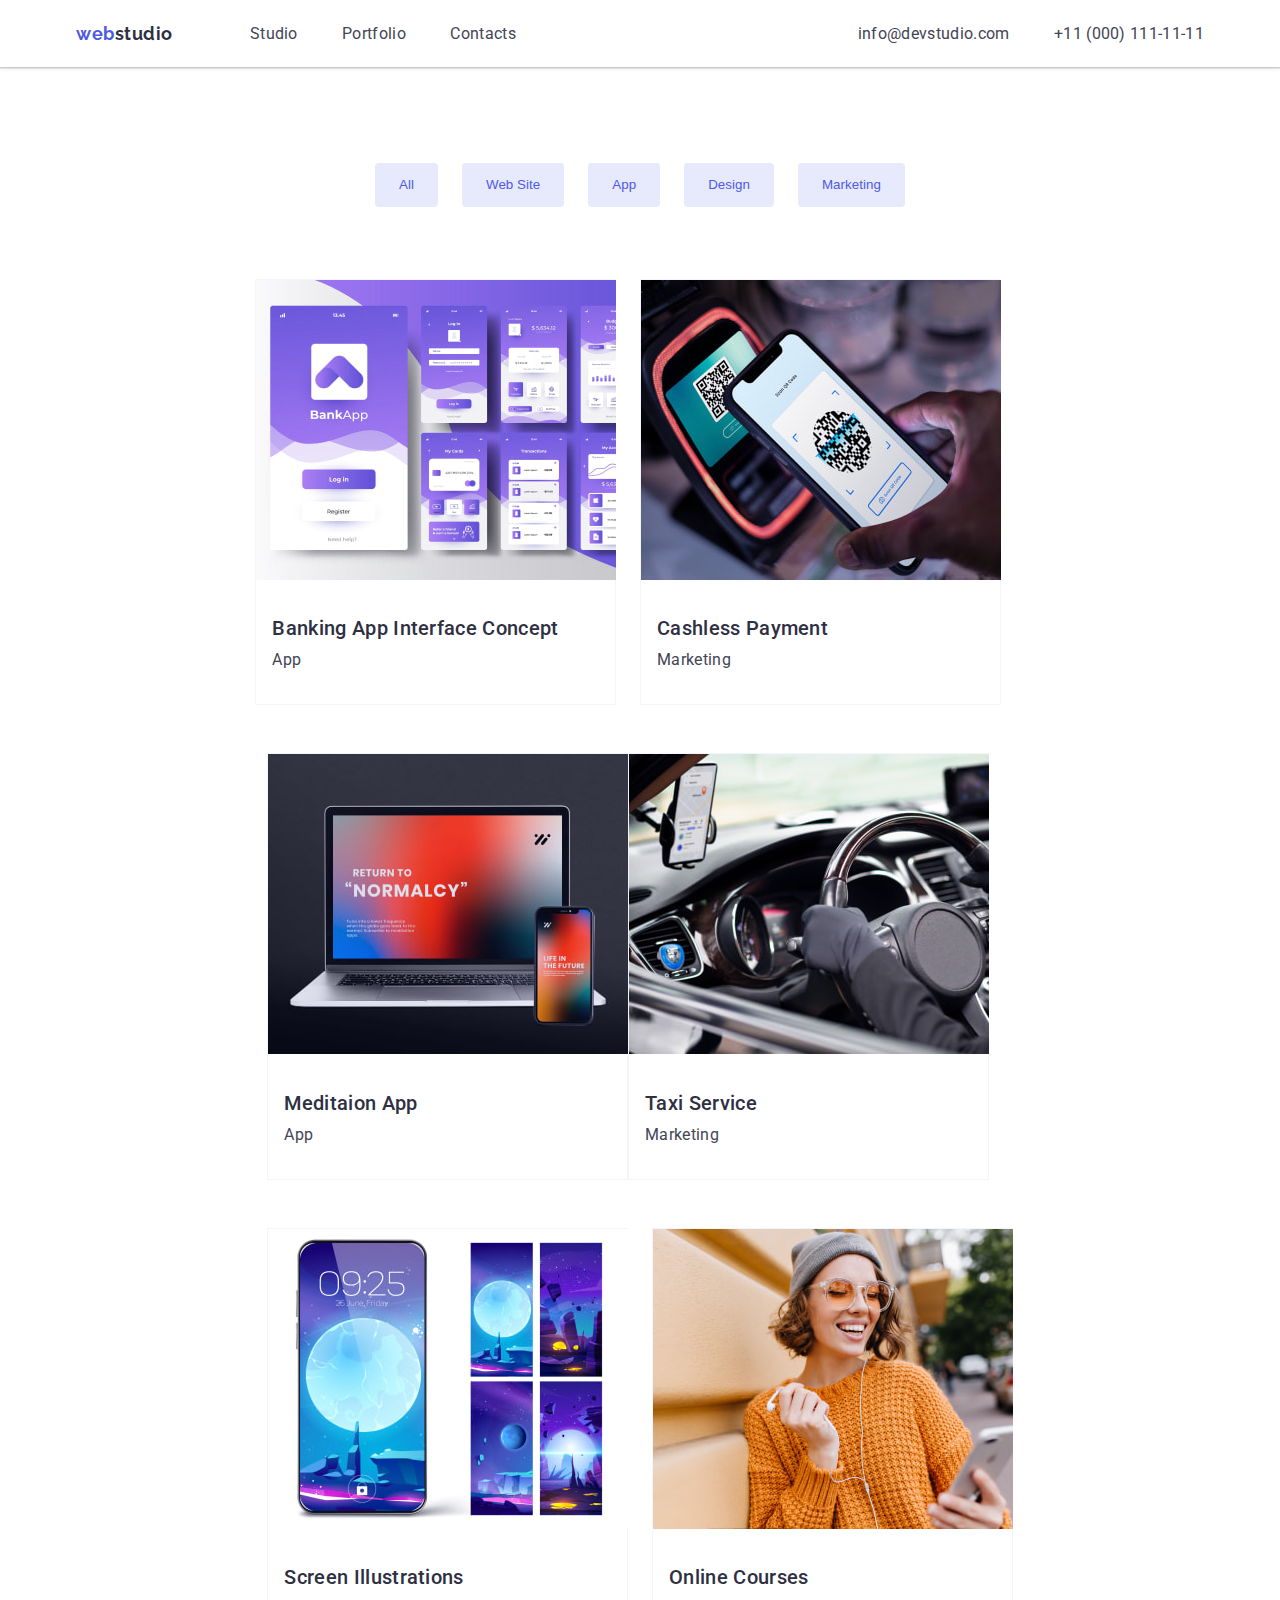
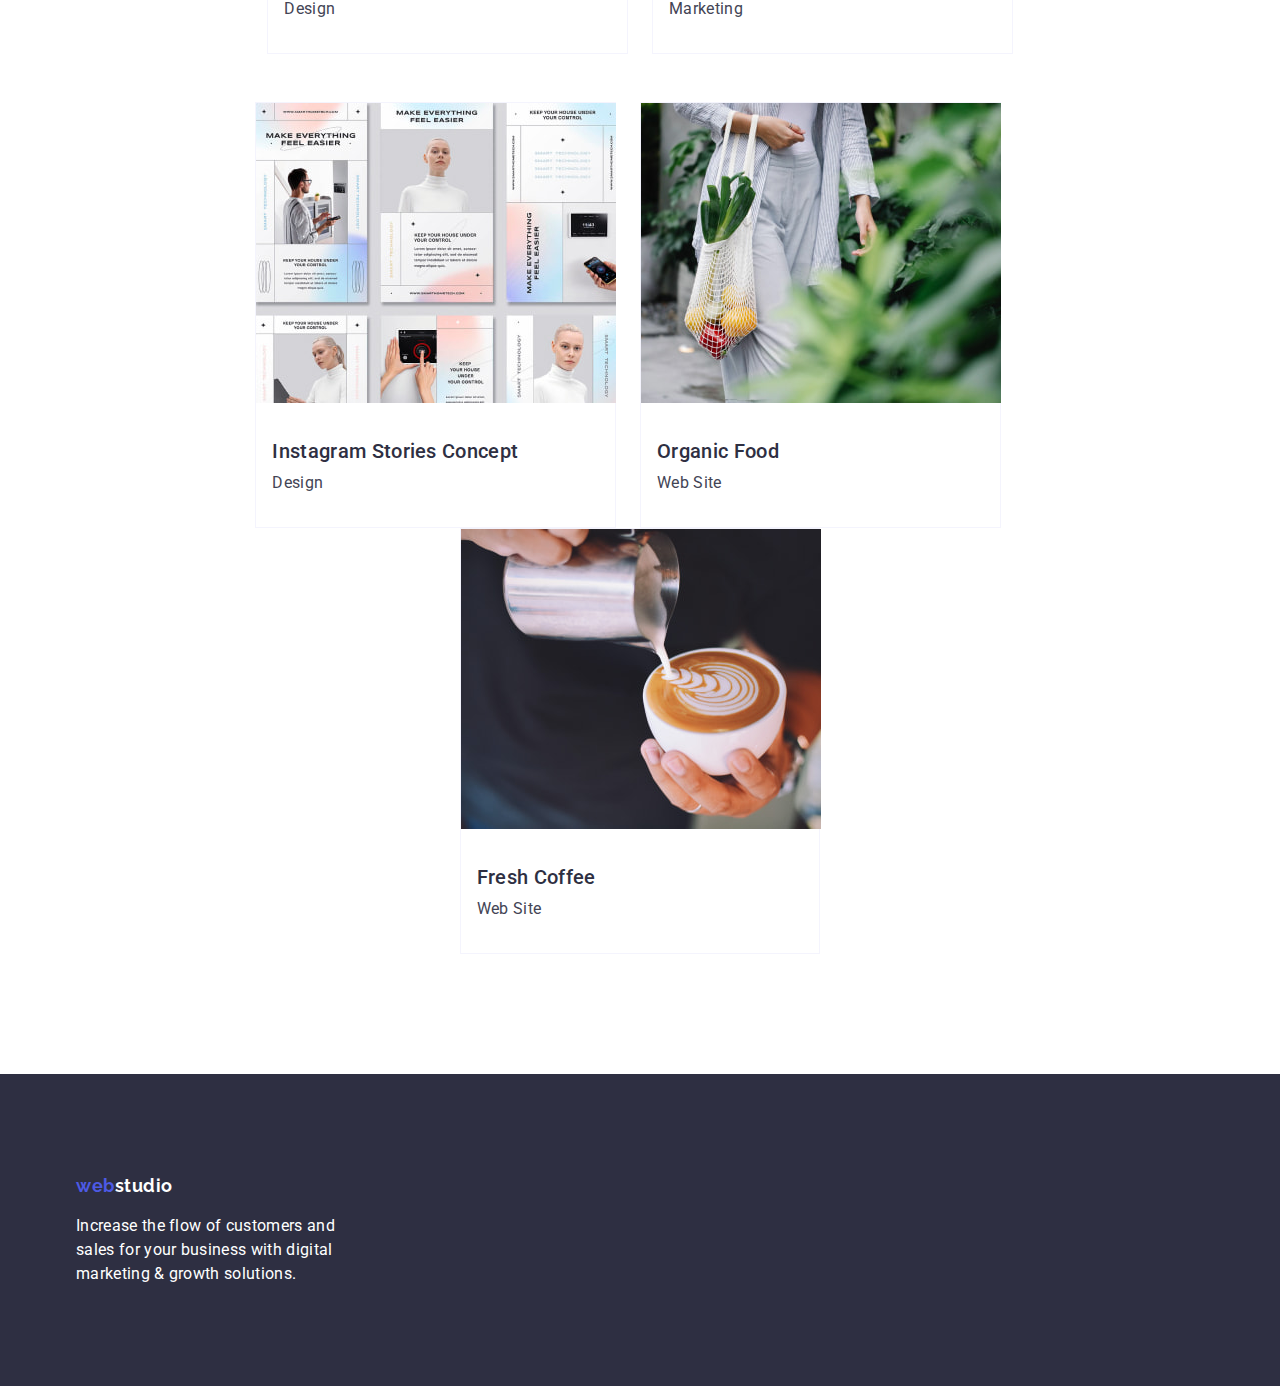
==== portfolio.html @ 083e17bd "Обновлено сторінки" ====
<!DOCTYPE html>
<html lang="en">
  <head>
    <meta charset="UTF-8" />
    <meta http-equiv="X-UA-Compatible" content="IE=edge" />
    <meta name="viewport" content="width=device-width, initial-scale=1.0" />
    <title>Портфоліо</title>
    <link rel="preconnect" href="https://fonts.googleapis.com" />
    <link rel="preconnect" href="https://fonts.gstatic.com" crossorigin />
    <link
      href="https://fonts.googleapis.com/css2?family=Raleway:wght@700&family=Roboto:wght@400;500;700;900&display=swap"
      rel="stylesheet"
    />
    <link rel="stylesheet" href="./css/styles.css" />
  </head>
  <body>
    <!-- header section -->
    <header class="line">
      <div class="container">
        <div class="navigation">
          <a href="./index.html" class="logo"
            ><span class="web">web</span>studio</a
          >
          <nav>
            <ul class="list nav-list">
              <li class="nav-link">
                <a class="link" href="./index.html">Studio</a>
              </li>
              <li class="nav-link">
                <a class="link" href="./portfolio.html">Portfolio</a>
              </li>
              <li class="nav-link">
                <a class="link" href="">Contacts</a>
              </li>
            </ul>
          </nav>

          <ul class="list list-contacts">
            <li class="nav-contacts">
              <a class="link" href="mailto:info@devstudio.com"
                >info@devstudio.com</a
              >
            </li>
            <li class="nav-contacts">
              <a class="link" href="tel:+110001111111">+11 (000) 111-11-11</a>
            </li>
          </ul>
        </div>
      </div>
    </header>
    <!-- main section -->
    <main>
      <!-- filtr section -->
      <section class="container filtr">
        <h1 class="hero-title secret-name">Buttons with filtr</h1>
        <ul class="list list-btn">
          <li class="filtr-btn">
            <button type="button" class="buttons">All</button>
          </li>
          <li class="filtr-btn">
            <button type="button" class="buttons">Web Site</button>
          </li>
          <li class="filtr-btn">
            <button type="button" class="buttons">App</button>
          </li>
          <li class="filtr-btn">
            <button type="button" class="buttons">Design</button>
          </li>
          <li class="filtr-btn">
            <button type="button" class="buttons">Marketing</button>
          </li>
        </ul>
        <h2 class="main-title secret-name">Our services</h2>
        <ul class="list filtr-card">
          <li class="filtr-list">
            <a href="" class="services">
              <img
                src="./portfolio/banking-app-inteface-concept.jpg"
                alt="Banking App Interface Concept"
                width="360"
                height="300"
              />
              <div class="filtr-text">
                <h3 class="title">Banking App Interface Concept</h3>
                <p class="text">App</p>
              </div>
            </a>
          </li>
          <li class="filtr-list">
            <a href="" class="services">
              <img
                src="./portfolio/cashless-payment.jpg"
                alt="Cashless payment"
                width="360"
                height="300"
              />
              <div class="filtr-text">
                <h3 class="title">Cashless Payment</h3>
                <p class="text">Marketing</p>
              </div>
            </a>
          </li>
          <li class="filtr-list">
            <a href="" class="services">
              <img
                src="./portfolio/meditaion-app.jpg"
                alt="Macbook and iphone"
                width="360"
                height="300"
              />
              <div class="filtr-text">
                <h3 class="title">Meditaion App</h3>
                <p class="text">App</p>
              </div>
            </a>
          </li>
          <li class="filtr-list">
            <a href="" class="services">
              <img
                src="./portfolio/taxi-service.jpg"
                alt="Taxi service"
                width="360"
                height="300"
              />
              <div class="filtr-text">
                <h3 class="title">Taxi Service</h3>
                <p class="text">Marketing</p>
              </div>
            </a>
          </li>
          <li class="filtr-list">
            <a href="" class="services">
              <img
                src="./portfolio/screen-illustrations.jpg"
                alt="Screen illustrations"
                width="360"
                height="300"
              />
              <div class="filtr-text">
                <h3 class="title">Screen Illustrations</h3>
                <p class="text">Design</p>
              </div>
            </a>
          </li>
          <li class="filtr-list">
            <a href="" class="services">
              <img
                src="./portfolio/online-courses.jpg"
                alt="Smiling girl"
                width="360"
                height="300"
              />
              <div class="filtr-text">
                <h3 class="title">Online Courses</h3>
                <p class="text">Marketing</p>
              </div>
            </a>
          </li>
          <li class="filtr-list">
            <a href="" class="services">
              <img
                src="./portfolio/instagram-stories-concept.jpg"
                alt="Instagram page is open on the phone"
                width="360"
                height="300"
              />
              <div class="filtr-text">
                <h3 class="title">Instagram Stories Concept</h3>
                <p class="text">Design</p>
              </div>
            </a>
          </li>
          <li class="filtr-list">
            <a href="" class="services">
              <img
                src="./portfolio/organic-food.jpg"
                alt="A woman carries groceries"
                width="360"
                height="300"
              />
              <div class="filtr-text">
                <h3 class="title">Organic Food</h3>
                <p class="text">Web Site</p>
              </div>
            </a>
          </li>
          <li class="filtr-list">
            <a href="" class="services">
              <img
                src="./portfolio/fresh-coffee.jpg"
                alt="Fresh coffee"
                width="360"
                height="300"
              />
              <div class="filtr-text">
                <h3 class="title">Fresh Coffee</h3>
                <p class="text">Web Site</p>
              </div>
            </a>
          </li>
        </ul>
      </section>
    </main>

    <footer class="dark-bg">
      <div class="container footer-info">
        <div class="footer-logo">
          <a href="/" class="logo"
            ><span class="web">web</span><span class="studio">studio</span></a
          >
        </div>
        <p class="footer-text">
          Increase the flow of customers and sales for your business with
          digital marketing & growth solutions.
        </p>
      </div>
    </footer>
  </body>
</html>
---- css/styles.css ----
:root {
  --primary-brand: #4d5ae5;
  --dark: #2e2f42;
  --success: #31d0aa;
  --text: #434455;
  --subtle-text: #8e8f99; /*тонкий текст*/
  --accent: #e7e9fc;
  --light: #f4f4fd;
  --white: #ffffff;
}

html {
  box-sizing: border-box;
  margin: 0;
  padding: 0;
}

body {
  background-color: #ffffff;
  color: var(--text);

  font-family: "Roboto", sans-serif;
  font-size: 16px;
  letter-spacing: 0.02em;
  line-height: 1.2;
  margin: inherit;
  padding: inherit;
}
.container {
  width: 1128px;
  padding-left: 15px;
  padding-right: 15px;
  margin: 0 auto;
}
.line {
  box-shadow: 0px 2px 1px rgba(46, 47, 66, 0.08),
    0px 1px 1px rgba(46, 47, 66, 0.16), 0px 1px 6px rgba(46, 47, 66, 0.08);
}

.link,
.logo,
.button,
.services {
  color: inherit;
  font-family: inherit;
  font-size: inherit;
  text-decoration: none;
  cursor: pointer;
}

.link:hover,
.link:focus {
  color: var(--primary-brand);
}

.list {
  list-style: none;

  margin: 0;
  padding: 0;
}

/* ------- NAVIGATION ------ */
.navigation {
  display: flex;
  align-items: center;
}
.nav-link {
  display: inline-block;
  padding-top: 24px;
  padding-bottom: 24px;
}

.nav-link:not(:last-child) {
  margin-right: 40px;
}

.nav-contacts {
  display: inline-block;
}
.nav-contacts:not(:last-child) {
  margin-right: 40px;
}
.list-contacts {
  margin-left: auto;
}

.logo {
  margin-right: 77px;
  color: var(--dark);

  font-family: "Raleway", sans-serif;
  font-weight: 700;
  font-size: 18px;
  line-height: 1.3;
  letter-spacing: 0.03em;
}

.web {
  color: var(--primary-brand);
}

/* --------- HERO ----- */

.hero {
  padding-top: 192px;
  padding-bottom: 192px;
  max-width: 2000px;

  background-color: var(--dark);
  text-align: center;
}

.hero-title {
  margin: 0 auto;

  color: var(--white);
  font-size: 56px;
  text-align: center;
  line-height: 1.1;
  min-width: 492px;
}

.button {
  display: inline-block;
  padding: 16px 32px;
  margin-top: 48px;
  border-radius: 4px;
  border: 1px solid transparent;

  background-color: var(--primary-brand);
  color: var(--white);
}
.button:hover,
.button:focus {
  background-color: #404bbf;
}

/* --------- STREIGHTS ----- */

.strengths {
  padding-top: 120px;
  padding-bottom: 120px;
}

.list.main-list {
  display: flex;
  padding-left: 0;
}
.list-strengths {
  width: 265px;
}
.list-strengths:not(:last-child) {
  margin-right: 24px;
}

.main-title {
  margin: 0;
  margin-bottom: 72px;

  color: var(--dark);
  font-weight: 500;
  font-size: 36px;
  line-height: 1.1;
  text-align: center;
}

.title {
  margin: 0 auto;
  margin-bottom: 8px;

  color: var(--dark);
  font-weight: 500;
  font-size: 20px;
}

.text {
  margin: 0 auto;

  color: inherit;
  line-height: 1.5;
}
/* --------- WORKS ----- */
.works {
  padding-bottom: 120px;
}
.works-list {
  display: flex;
  flex-wrap: wrap;
  justify-content: center;
}
.works-img:not(:last-child) {
  margin-right: 24px;
}
/* --------- TEAM ----- */
.light-bg {
  background-color: var(--light);
}
.team {
  padding-top: 120px;
  padding-bottom: 120px;
}
.team-list {
  display: flex;
  flex-wrap: wrap;
  justify-content: center;
}
.team-link:not(:last-child) {
  margin-right: 24px;
}
.team-text {
  text-align: center;
}

/* --------- FOOTER ----- */
.dark-bg {
  background-color: #2e2f42;
}
.footer-text {
  margin: 0px;
  width: 264px;

  color: inherit;
  line-height: 1.5;
}

.footer-text,
.studio {
  color: var(--white);
}
.footer-info {
  padding-top: 100px;
  padding-bottom: 100px;
}
.footer-logo {
  margin-bottom: 16px;
}

/* ---------  PORTFOLIO ----- */
.filtr {
  padding-top: 96px;
  padding-bottom: 120px;
}

.buttons {
  padding: 12px 24px;
  border-radius: 4px;
  border: none;

  background-color: var(--accent);
  color: var(--primary-brand);
  font-weight: 500;
  line-height: 1.5;
  letter-spacing: 0.004em;
  cursor: pointer;
}
.buttons:hover,
.buttons:focus {
  background-color: var(--primary-brand);
  color: var(--white);
}
.list-btn {
  display: flex;
  justify-content: center;
  margin-bottom: 72px;
}
.filtr-btn:not(:last-child) {
  margin-right: 24px;
}
.filtr-card {
  display: flex;
  flex-wrap: wrap;
  justify-content: center;
  margin: 0;
  padding: 0;
}
.filtr-list {
  width: calc((100% - 52px) / 3);
  margin-right: 24px;
  margin-bottom: 48px;
  border: 0.5px solid #f4f4fd;
}

.filtr-list:nth-child(3n) {
  margin-right: 0px;
}
.filtr-list:nth-last-child(-n + 3) {
  margin-bottom: 0px;
}

.filtr-text {
  padding: 32px 16px;
}
.secret-name {
  position: absolute;
  width: 1px;
  height: 1px;
  margin: -1px;
  padding: 0;
  overflow: hidden;
  border: 0;
  clip: rect(0 0 0 0);
}
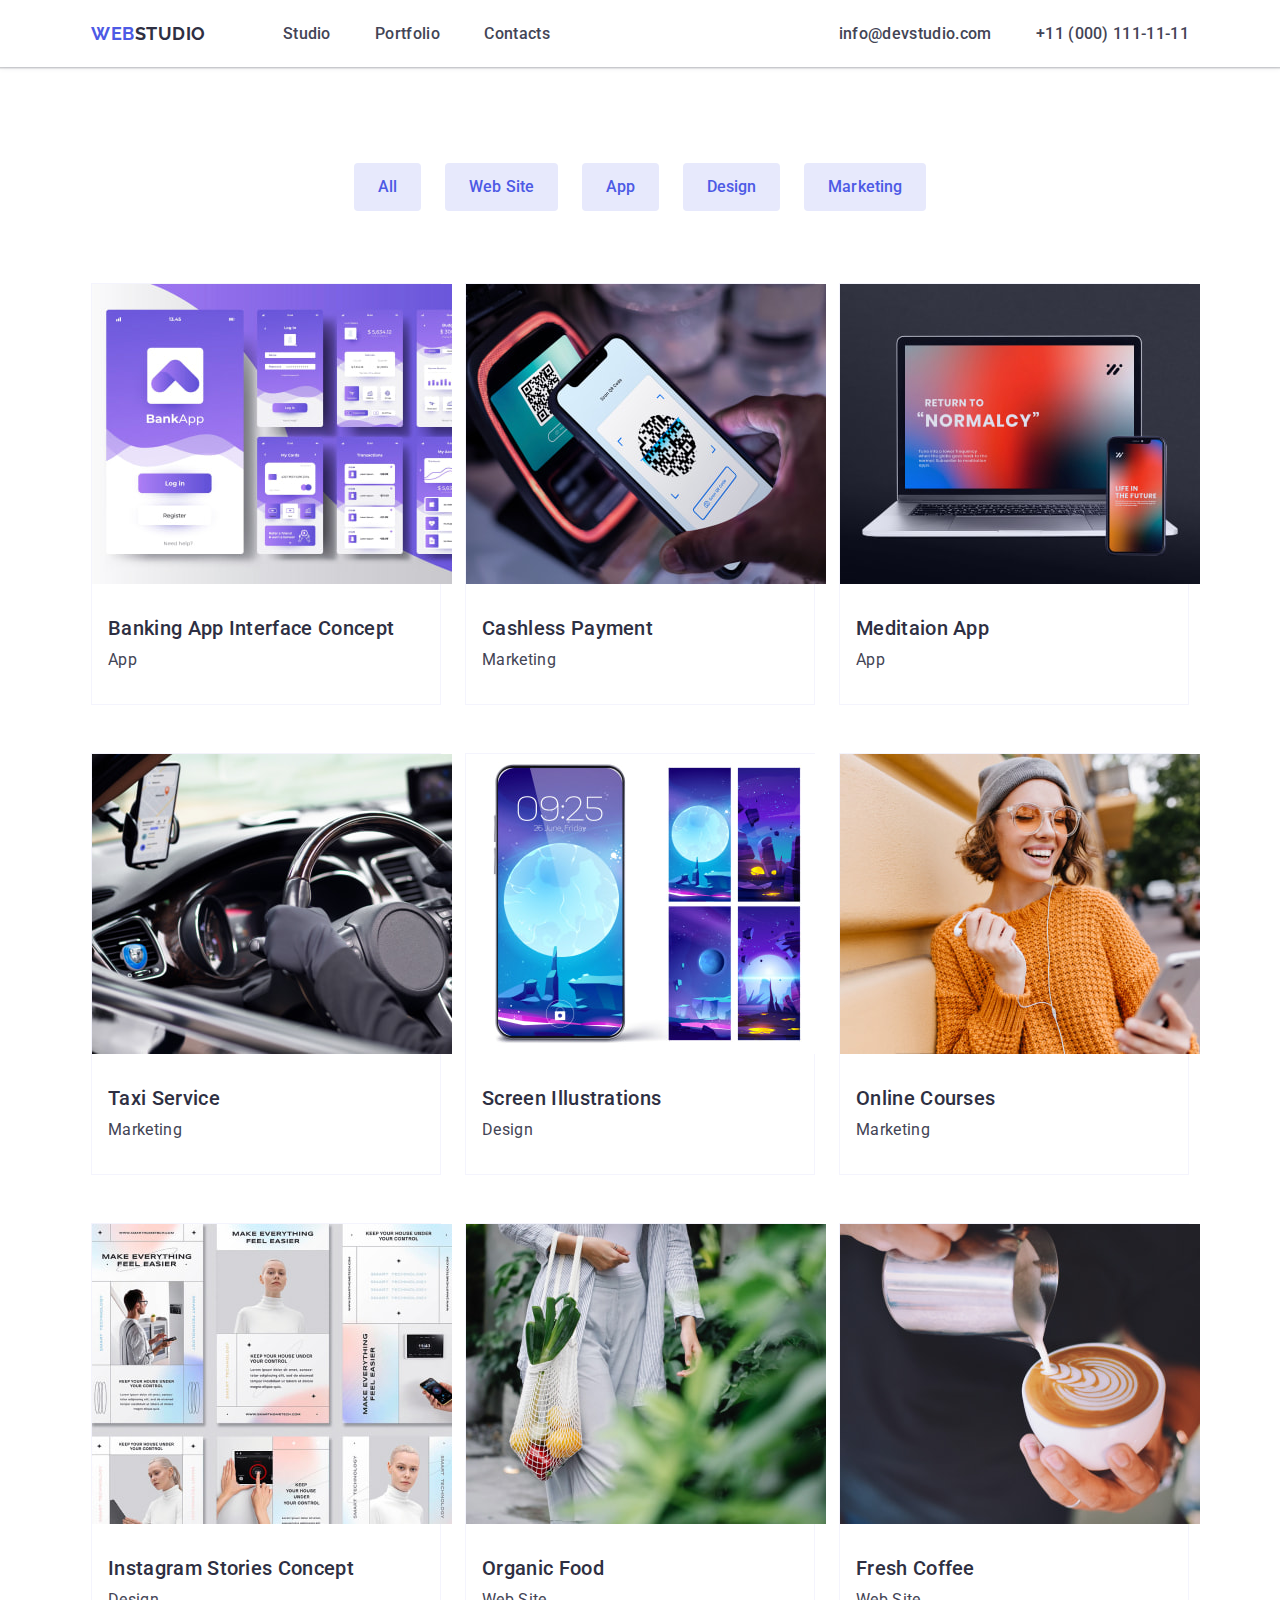
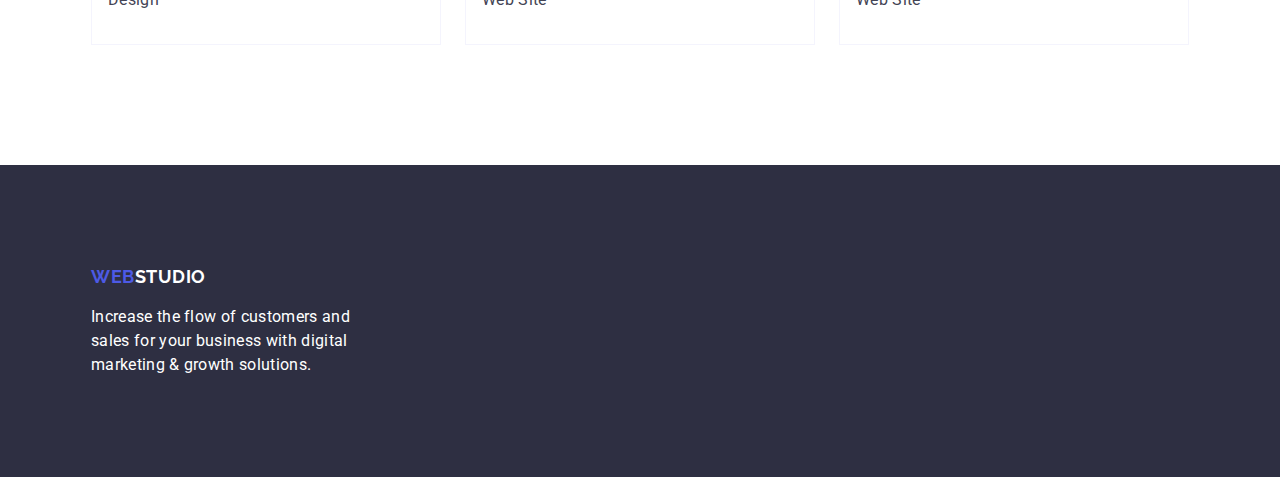
==== commit f5c37311: "виправила помилку" ====
--- a/portfolio.html
+++ b/portfolio.html
@@ -10,6 +10,10 @@
     <link
       href="https://fonts.googleapis.com/css2?family=Raleway:wght@700&family=Roboto:wght@400;500;700;900&display=swap"
       rel="stylesheet"
+    />
+    <link
+      rel="stylesheet"
+      href="https://cdnjs.cloudflare.com/ajax/libs/modern-normalize/1.1.0/modern-normalize.min.css"
     />
     <link rel="stylesheet" href="./css/styles.css" />
   </head>
@@ -205,7 +209,7 @@
     <footer class="dark-bg">
       <div class="container footer-info">
         <div class="footer-logo">
-          <a href="/" class="logo"
+          <a href="./index.html" class="logo"
             ><span class="web">web</span><span class="studio">studio</span></a
           >
         </div>
--- a/css/styles.css
+++ b/css/styles.css
@@ -9,10 +9,8 @@
   --white: #ffffff;
 }
 
-html {
-  box-sizing: border-box;
-  margin: 0;
-  padding: 0;
+img {
+  display: block;
 }
 
 body {
@@ -44,6 +42,7 @@
   color: inherit;
   font-family: inherit;
   font-size: inherit;
+  font-weight: 500;
   text-decoration: none;
   cursor: pointer;
 }
@@ -90,6 +89,7 @@
   color: var(--dark);
 
   font-family: "Raleway", sans-serif;
+  text-transform: uppercase;
   font-weight: 700;
   font-size: 18px;
   line-height: 1.3;
@@ -138,7 +138,7 @@
 
 /* --------- STREIGHTS ----- */
 
-.strengths {
+.section {
   padding-top: 120px;
   padding-bottom: 120px;
 }
@@ -178,6 +178,7 @@
   margin: 0 auto;
 
   color: inherit;
+  font-weight: 400;
   line-height: 1.5;
 }
 /* --------- WORKS ----- */
@@ -187,7 +188,10 @@
 .works-list {
   display: flex;
   flex-wrap: wrap;
-  justify-content: center;
+}
+
+.works-img {
+  width: calc((100% - 51px) / 3);
 }
 .works-img:not(:last-child) {
   margin-right: 24px;
@@ -196,20 +200,23 @@
 .light-bg {
   background-color: var(--light);
 }
-.team {
-  padding-top: 120px;
-  padding-bottom: 120px;
-}
+
 .team-list {
   display: flex;
-  flex-wrap: wrap;
-  justify-content: center;
-}
+}
+
+.team-link {
+  background-color: var(--white);
+  border-radius: 4px;
+}
+
 .team-link:not(:last-child) {
   margin-right: 24px;
 }
+
 .team-text {
   text-align: center;
+  padding: 32px 16px;
 }
 
 /* --------- FOOTER ----- */
@@ -220,7 +227,6 @@
   margin: 0px;
   width: 264px;
 
-  color: inherit;
   line-height: 1.5;
 }
 
@@ -267,15 +273,15 @@
 .filtr-btn:not(:last-child) {
   margin-right: 24px;
 }
+
 .filtr-card {
   display: flex;
   flex-wrap: wrap;
-  justify-content: center;
   margin: 0;
   padding: 0;
 }
 .filtr-list {
-  width: calc((100% - 52px) / 3);
+  width: calc((100% - 48px) / 3);
   margin-right: 24px;
   margin-bottom: 48px;
   border: 0.5px solid #f4f4fd;
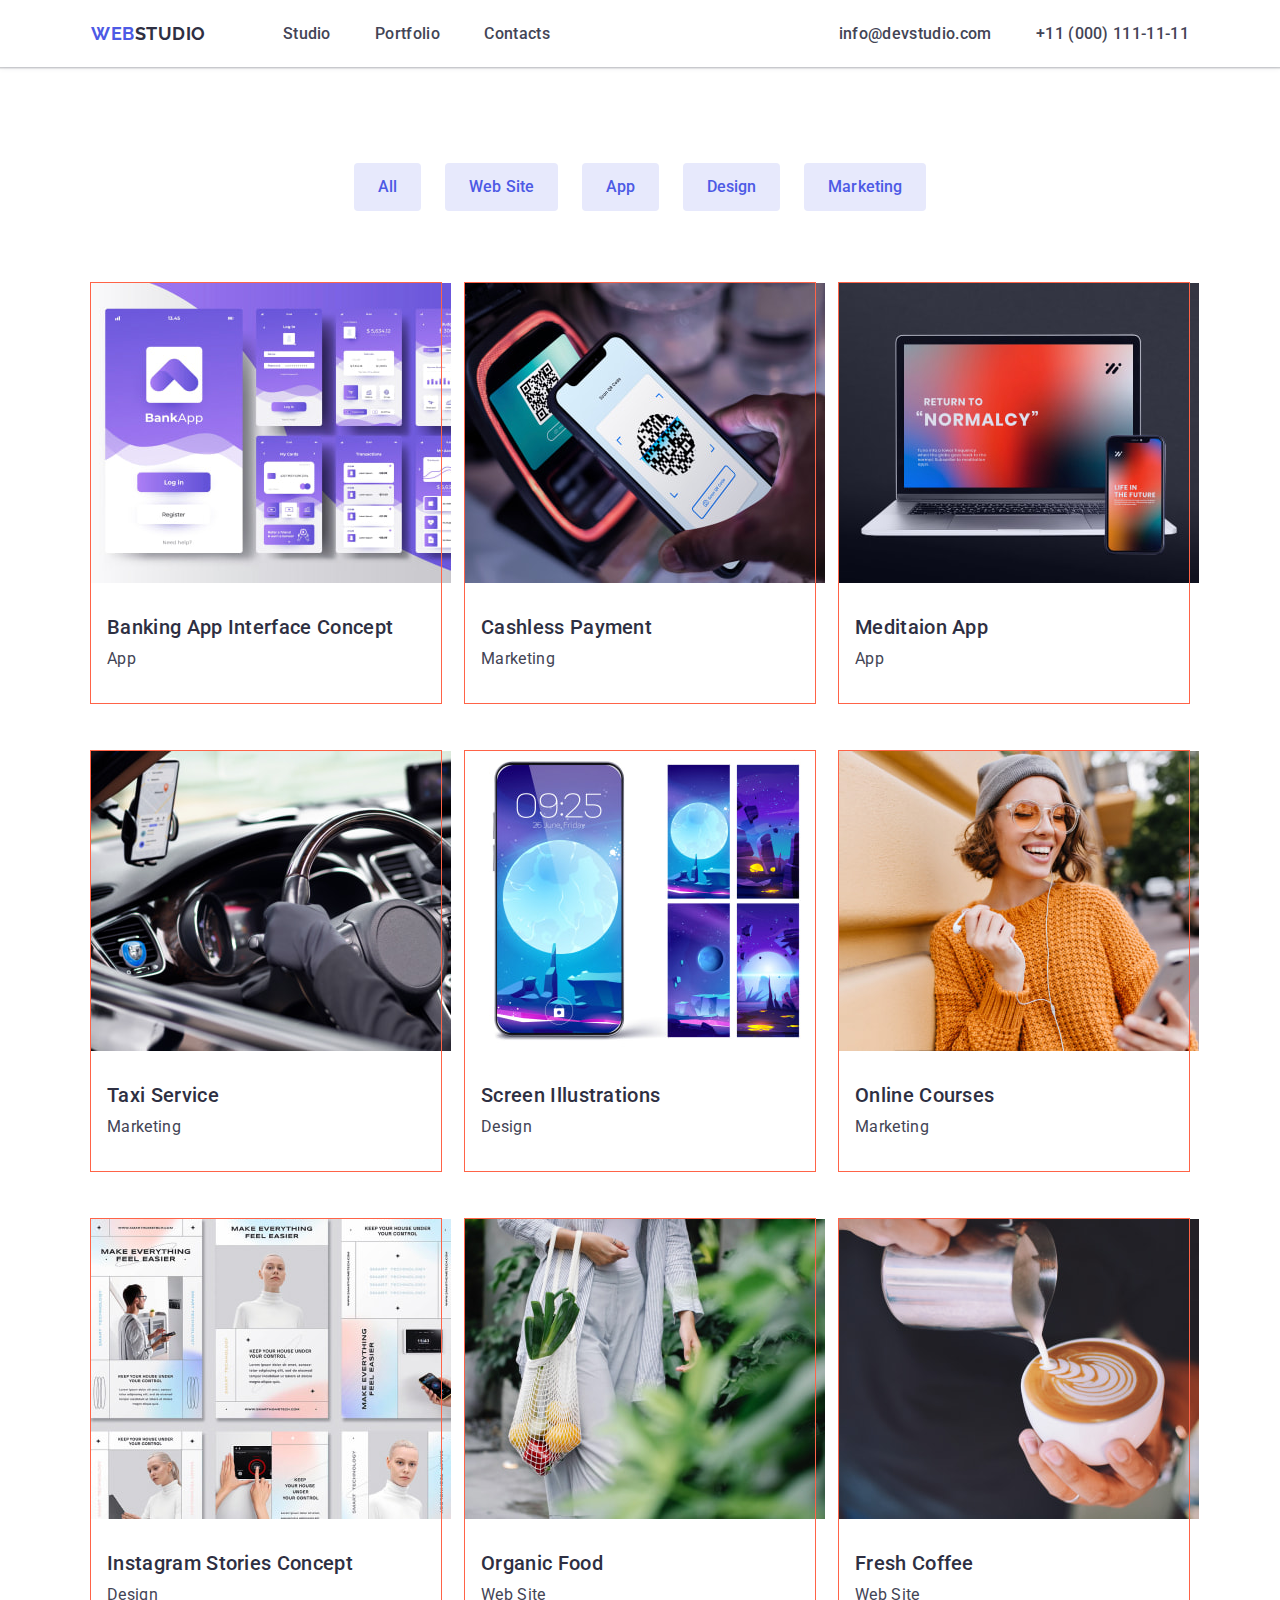
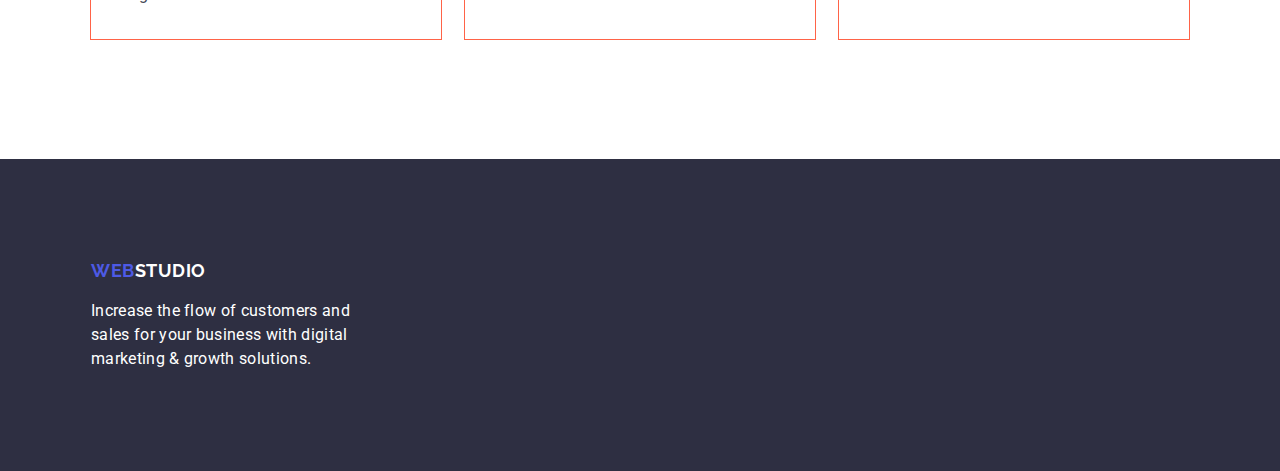
==== commit 93800282: "виправила помилки" ====
--- a/portfolio.html
+++ b/portfolio.html
@@ -11,6 +11,10 @@
       href="https://fonts.googleapis.com/css2?family=Raleway:wght@700&family=Roboto:wght@400;500;700;900&display=swap"
       rel="stylesheet"
     />
+    <!-- <link
+      rel="stylesheet"
+      href="node_modules/modern-normalize/modern-normalize.css"
+    /> -->
     <link
       rel="stylesheet"
       href="https://cdnjs.cloudflare.com/ajax/libs/modern-normalize/1.1.0/modern-normalize.min.css"
@@ -55,154 +59,156 @@
     <!-- main section -->
     <main>
       <!-- filtr section -->
-      <section class="container filtr">
-        <h1 class="hero-title secret-name">Buttons with filtr</h1>
-        <ul class="list list-btn">
-          <li class="filtr-btn">
-            <button type="button" class="buttons">All</button>
-          </li>
-          <li class="filtr-btn">
-            <button type="button" class="buttons">Web Site</button>
-          </li>
-          <li class="filtr-btn">
-            <button type="button" class="buttons">App</button>
-          </li>
-          <li class="filtr-btn">
-            <button type="button" class="buttons">Design</button>
-          </li>
-          <li class="filtr-btn">
-            <button type="button" class="buttons">Marketing</button>
-          </li>
-        </ul>
-        <h2 class="main-title secret-name">Our services</h2>
-        <ul class="list filtr-card">
-          <li class="filtr-list">
-            <a href="" class="services">
-              <img
-                src="./portfolio/banking-app-inteface-concept.jpg"
-                alt="Banking App Interface Concept"
-                width="360"
-                height="300"
-              />
-              <div class="filtr-text">
-                <h3 class="title">Banking App Interface Concept</h3>
-                <p class="text">App</p>
-              </div>
-            </a>
-          </li>
-          <li class="filtr-list">
-            <a href="" class="services">
-              <img
-                src="./portfolio/cashless-payment.jpg"
-                alt="Cashless payment"
-                width="360"
-                height="300"
-              />
-              <div class="filtr-text">
-                <h3 class="title">Cashless Payment</h3>
-                <p class="text">Marketing</p>
-              </div>
-            </a>
-          </li>
-          <li class="filtr-list">
-            <a href="" class="services">
-              <img
-                src="./portfolio/meditaion-app.jpg"
-                alt="Macbook and iphone"
-                width="360"
-                height="300"
-              />
-              <div class="filtr-text">
-                <h3 class="title">Meditaion App</h3>
-                <p class="text">App</p>
-              </div>
-            </a>
-          </li>
-          <li class="filtr-list">
-            <a href="" class="services">
-              <img
-                src="./portfolio/taxi-service.jpg"
-                alt="Taxi service"
-                width="360"
-                height="300"
-              />
-              <div class="filtr-text">
-                <h3 class="title">Taxi Service</h3>
-                <p class="text">Marketing</p>
-              </div>
-            </a>
-          </li>
-          <li class="filtr-list">
-            <a href="" class="services">
-              <img
-                src="./portfolio/screen-illustrations.jpg"
-                alt="Screen illustrations"
-                width="360"
-                height="300"
-              />
-              <div class="filtr-text">
-                <h3 class="title">Screen Illustrations</h3>
-                <p class="text">Design</p>
-              </div>
-            </a>
-          </li>
-          <li class="filtr-list">
-            <a href="" class="services">
-              <img
-                src="./portfolio/online-courses.jpg"
-                alt="Smiling girl"
-                width="360"
-                height="300"
-              />
-              <div class="filtr-text">
-                <h3 class="title">Online Courses</h3>
-                <p class="text">Marketing</p>
-              </div>
-            </a>
-          </li>
-          <li class="filtr-list">
-            <a href="" class="services">
-              <img
-                src="./portfolio/instagram-stories-concept.jpg"
-                alt="Instagram page is open on the phone"
-                width="360"
-                height="300"
-              />
-              <div class="filtr-text">
-                <h3 class="title">Instagram Stories Concept</h3>
-                <p class="text">Design</p>
-              </div>
-            </a>
-          </li>
-          <li class="filtr-list">
-            <a href="" class="services">
-              <img
-                src="./portfolio/organic-food.jpg"
-                alt="A woman carries groceries"
-                width="360"
-                height="300"
-              />
-              <div class="filtr-text">
-                <h3 class="title">Organic Food</h3>
-                <p class="text">Web Site</p>
-              </div>
-            </a>
-          </li>
-          <li class="filtr-list">
-            <a href="" class="services">
-              <img
-                src="./portfolio/fresh-coffee.jpg"
-                alt="Fresh coffee"
-                width="360"
-                height="300"
-              />
-              <div class="filtr-text">
-                <h3 class="title">Fresh Coffee</h3>
-                <p class="text">Web Site</p>
-              </div>
-            </a>
-          </li>
-        </ul>
+      <section class="filtr">
+        <div class="container">
+          <h1 class="hero-title secret-name">Buttons with filtr</h1>
+          <ul class="list list-btn">
+            <li class="filtr-btn">
+              <button type="button" class="buttons">All</button>
+            </li>
+            <li class="filtr-btn">
+              <button type="button" class="buttons">Web Site</button>
+            </li>
+            <li class="filtr-btn">
+              <button type="button" class="buttons">App</button>
+            </li>
+            <li class="filtr-btn">
+              <button type="button" class="buttons">Design</button>
+            </li>
+            <li class="filtr-btn">
+              <button type="button" class="buttons">Marketing</button>
+            </li>
+          </ul>
+          <h2 class="main-title secret-name">Our services</h2>
+          <ul class="list filtr-card">
+            <li class="filtr-list">
+              <a href="" class="services">
+                <img
+                  src="./portfolio/banking-app-inteface-concept.jpg"
+                  alt="Banking App Interface Concept"
+                  width="360"
+                  height="300"
+                />
+                <div class="filtr-text">
+                  <h3 class="title">Banking App Interface Concept</h3>
+                  <p class="text">App</p>
+                </div>
+              </a>
+            </li>
+            <li class="filtr-list">
+              <a href="" class="services">
+                <img
+                  src="./portfolio/cashless-payment.jpg"
+                  alt="Cashless payment"
+                  width="360"
+                  height="300"
+                />
+                <div class="filtr-text">
+                  <h3 class="title">Cashless Payment</h3>
+                  <p class="text">Marketing</p>
+                </div>
+              </a>
+            </li>
+            <li class="filtr-list">
+              <a href="" class="services">
+                <img
+                  src="./portfolio/meditaion-app.jpg"
+                  alt="Macbook and iphone"
+                  width="360"
+                  height="300"
+                />
+                <div class="filtr-text">
+                  <h3 class="title">Meditaion App</h3>
+                  <p class="text">App</p>
+                </div>
+              </a>
+            </li>
+            <li class="filtr-list">
+              <a href="" class="services">
+                <img
+                  src="./portfolio/taxi-service.jpg"
+                  alt="Taxi service"
+                  width="360"
+                  height="300"
+                />
+                <div class="filtr-text">
+                  <h3 class="title">Taxi Service</h3>
+                  <p class="text">Marketing</p>
+                </div>
+              </a>
+            </li>
+            <li class="filtr-list">
+              <a href="" class="services">
+                <img
+                  src="./portfolio/screen-illustrations.jpg"
+                  alt="Screen illustrations"
+                  width="360"
+                  height="300"
+                />
+                <div class="filtr-text">
+                  <h3 class="title">Screen Illustrations</h3>
+                  <p class="text">Design</p>
+                </div>
+              </a>
+            </li>
+            <li class="filtr-list">
+              <a href="" class="services">
+                <img
+                  src="./portfolio/online-courses.jpg"
+                  alt="Smiling girl"
+                  width="360"
+                  height="300"
+                />
+                <div class="filtr-text">
+                  <h3 class="title">Online Courses</h3>
+                  <p class="text">Marketing</p>
+                </div>
+              </a>
+            </li>
+            <li class="filtr-list">
+              <a href="" class="services">
+                <img
+                  src="./portfolio/instagram-stories-concept.jpg"
+                  alt="Instagram page is open on the phone"
+                  width="360"
+                  height="300"
+                />
+                <div class="filtr-text">
+                  <h3 class="title">Instagram Stories Concept</h3>
+                  <p class="text">Design</p>
+                </div>
+              </a>
+            </li>
+            <li class="filtr-list">
+              <a href="" class="services">
+                <img
+                  src="./portfolio/organic-food.jpg"
+                  alt="A woman carries groceries"
+                  width="360"
+                  height="300"
+                />
+                <div class="filtr-text">
+                  <h3 class="title">Organic Food</h3>
+                  <p class="text">Web Site</p>
+                </div>
+              </a>
+            </li>
+            <li class="filtr-list">
+              <a href="" class="services">
+                <img
+                  src="./portfolio/fresh-coffee.jpg"
+                  alt="Fresh coffee"
+                  width="360"
+                  height="300"
+                />
+                <div class="filtr-text">
+                  <h3 class="title">Fresh Coffee</h3>
+                  <p class="text">Web Site</p>
+                </div>
+              </a>
+            </li>
+          </ul>
+        </div>
       </section>
     </main>
 
--- a/css/styles.css
+++ b/css/styles.css
@@ -9,8 +9,10 @@
   --white: #ffffff;
 }
 
-img {
-  display: block;
+html {
+  box-sizing: border-box;
+  margin: 0;
+  padding: 0;
 }
 
 body {
@@ -24,6 +26,12 @@
   margin: inherit;
   padding: inherit;
 }
+
+img {
+  box-sizing: content-box;
+  display: block;
+}
+
 .container {
   width: 1128px;
   padding-left: 15px;
@@ -55,7 +63,8 @@
 .list {
   list-style: none;
 
-  margin: 0;
+  margin-top: 0;
+  margin-bottom: 0;
   padding: 0;
 }
 
@@ -273,25 +282,21 @@
 .filtr-btn:not(:last-child) {
   margin-right: 24px;
 }
-
 .filtr-card {
   display: flex;
   flex-wrap: wrap;
-  margin: 0;
-  padding: 0;
 }
 .filtr-list {
+  outline: 1px solid tomato;
   width: calc((100% - 48px) / 3);
   margin-right: 24px;
   margin-bottom: 48px;
-  border: 0.5px solid #f4f4fd;
-}
-
+}
 .filtr-list:nth-child(3n) {
-  margin-right: 0px;
+  margin-right: 0;
 }
 .filtr-list:nth-last-child(-n + 3) {
-  margin-bottom: 0px;
+  margin-bottom: 0;
 }
 
 .filtr-text {
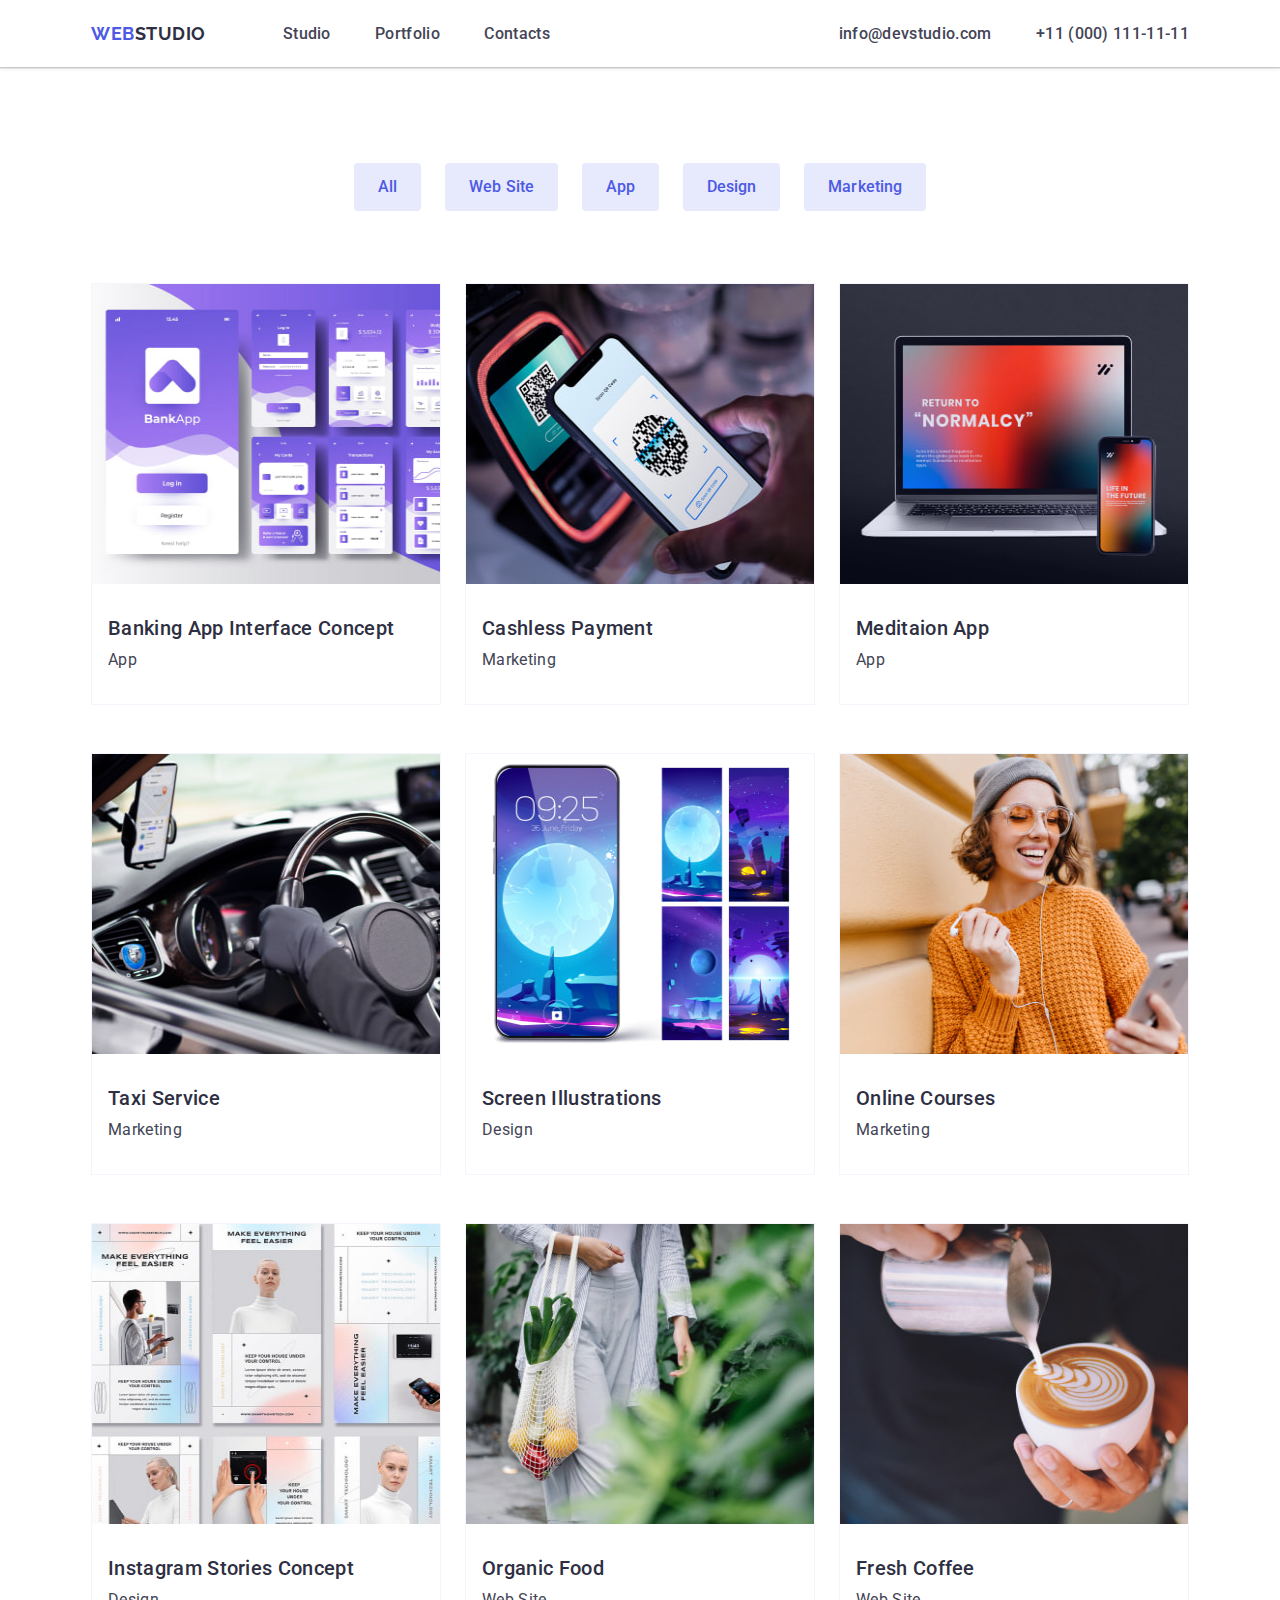
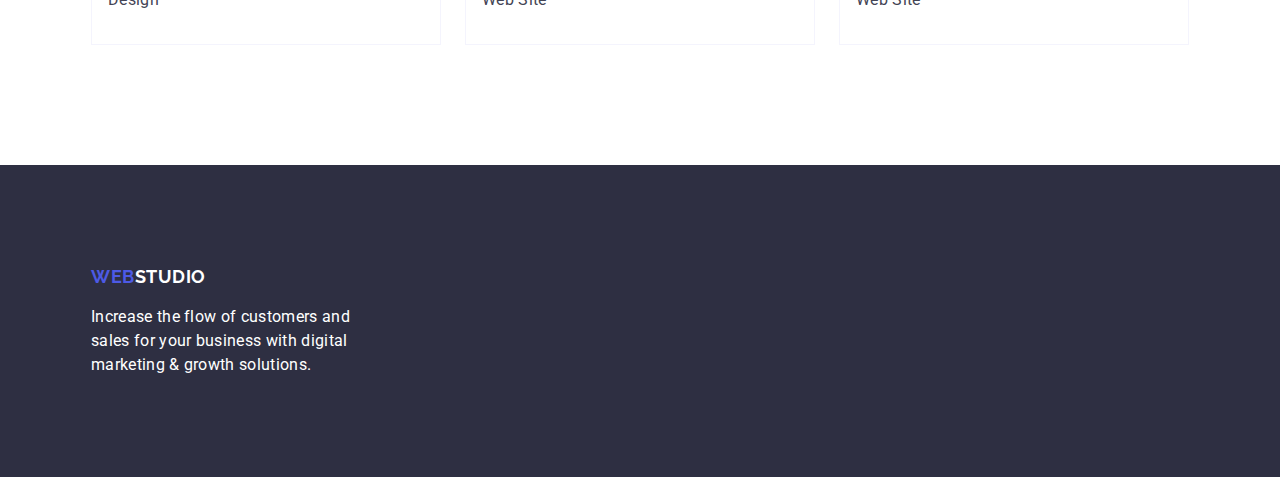
==== commit 3b79ffa3: "добавила нові фічі" ====
--- a/portfolio.html
+++ b/portfolio.html
@@ -11,10 +11,6 @@
       href="https://fonts.googleapis.com/css2?family=Raleway:wght@700&family=Roboto:wght@400;500;700;900&display=swap"
       rel="stylesheet"
     />
-    <!-- <link
-      rel="stylesheet"
-      href="node_modules/modern-normalize/modern-normalize.css"
-    /> -->
     <link
       rel="stylesheet"
       href="https://cdnjs.cloudflare.com/ajax/libs/modern-normalize/1.1.0/modern-normalize.min.css"
--- a/css/styles.css
+++ b/css/styles.css
@@ -28,8 +28,8 @@
 }
 
 img {
-  box-sizing: content-box;
   display: block;
+  width: 100%;
 }
 
 .container {
@@ -267,6 +267,7 @@
   font-weight: 500;
   line-height: 1.5;
   letter-spacing: 0.004em;
+  border: 1px sois var(--accent);
   cursor: pointer;
 }
 .buttons:hover,
@@ -287,10 +288,10 @@
   flex-wrap: wrap;
 }
 .filtr-list {
-  outline: 1px solid tomato;
   width: calc((100% - 48px) / 3);
   margin-right: 24px;
   margin-bottom: 48px;
+  border: 0.5px solid var(--light);
 }
 .filtr-list:nth-child(3n) {
   margin-right: 0;
